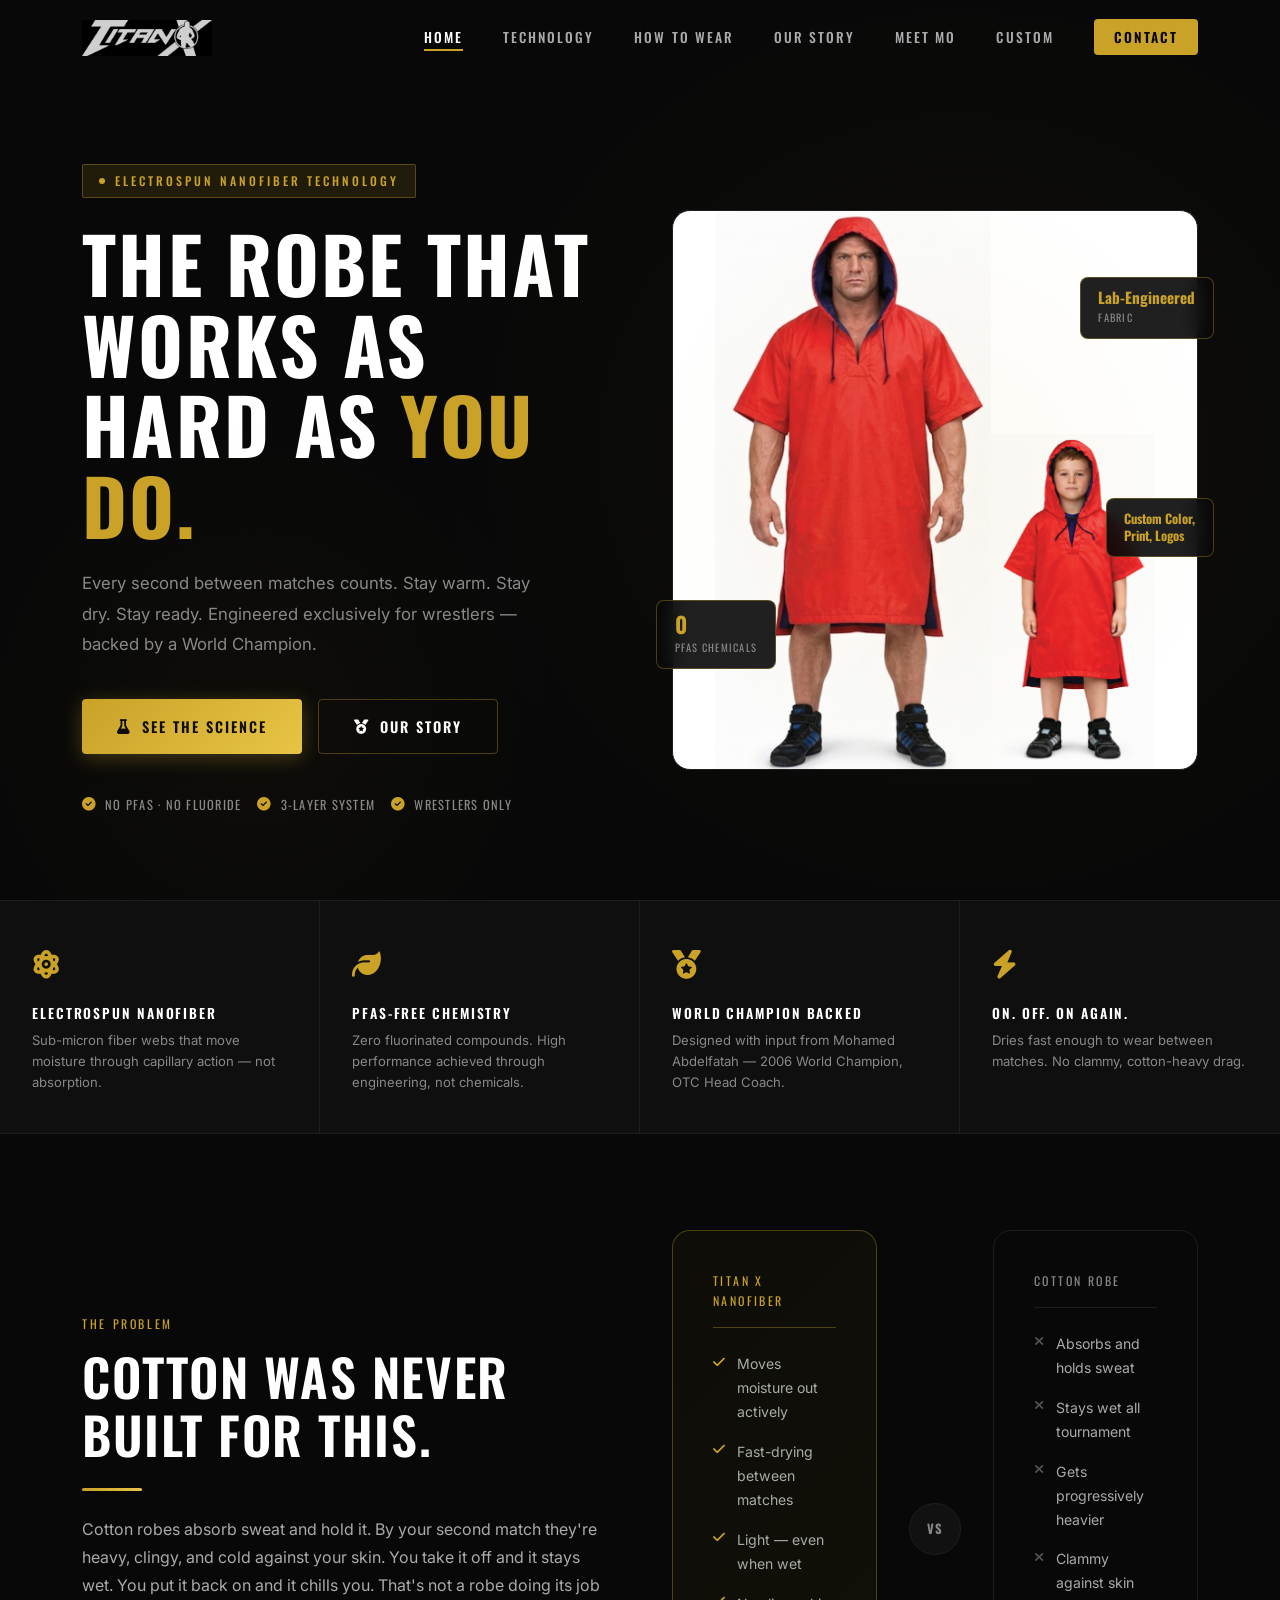
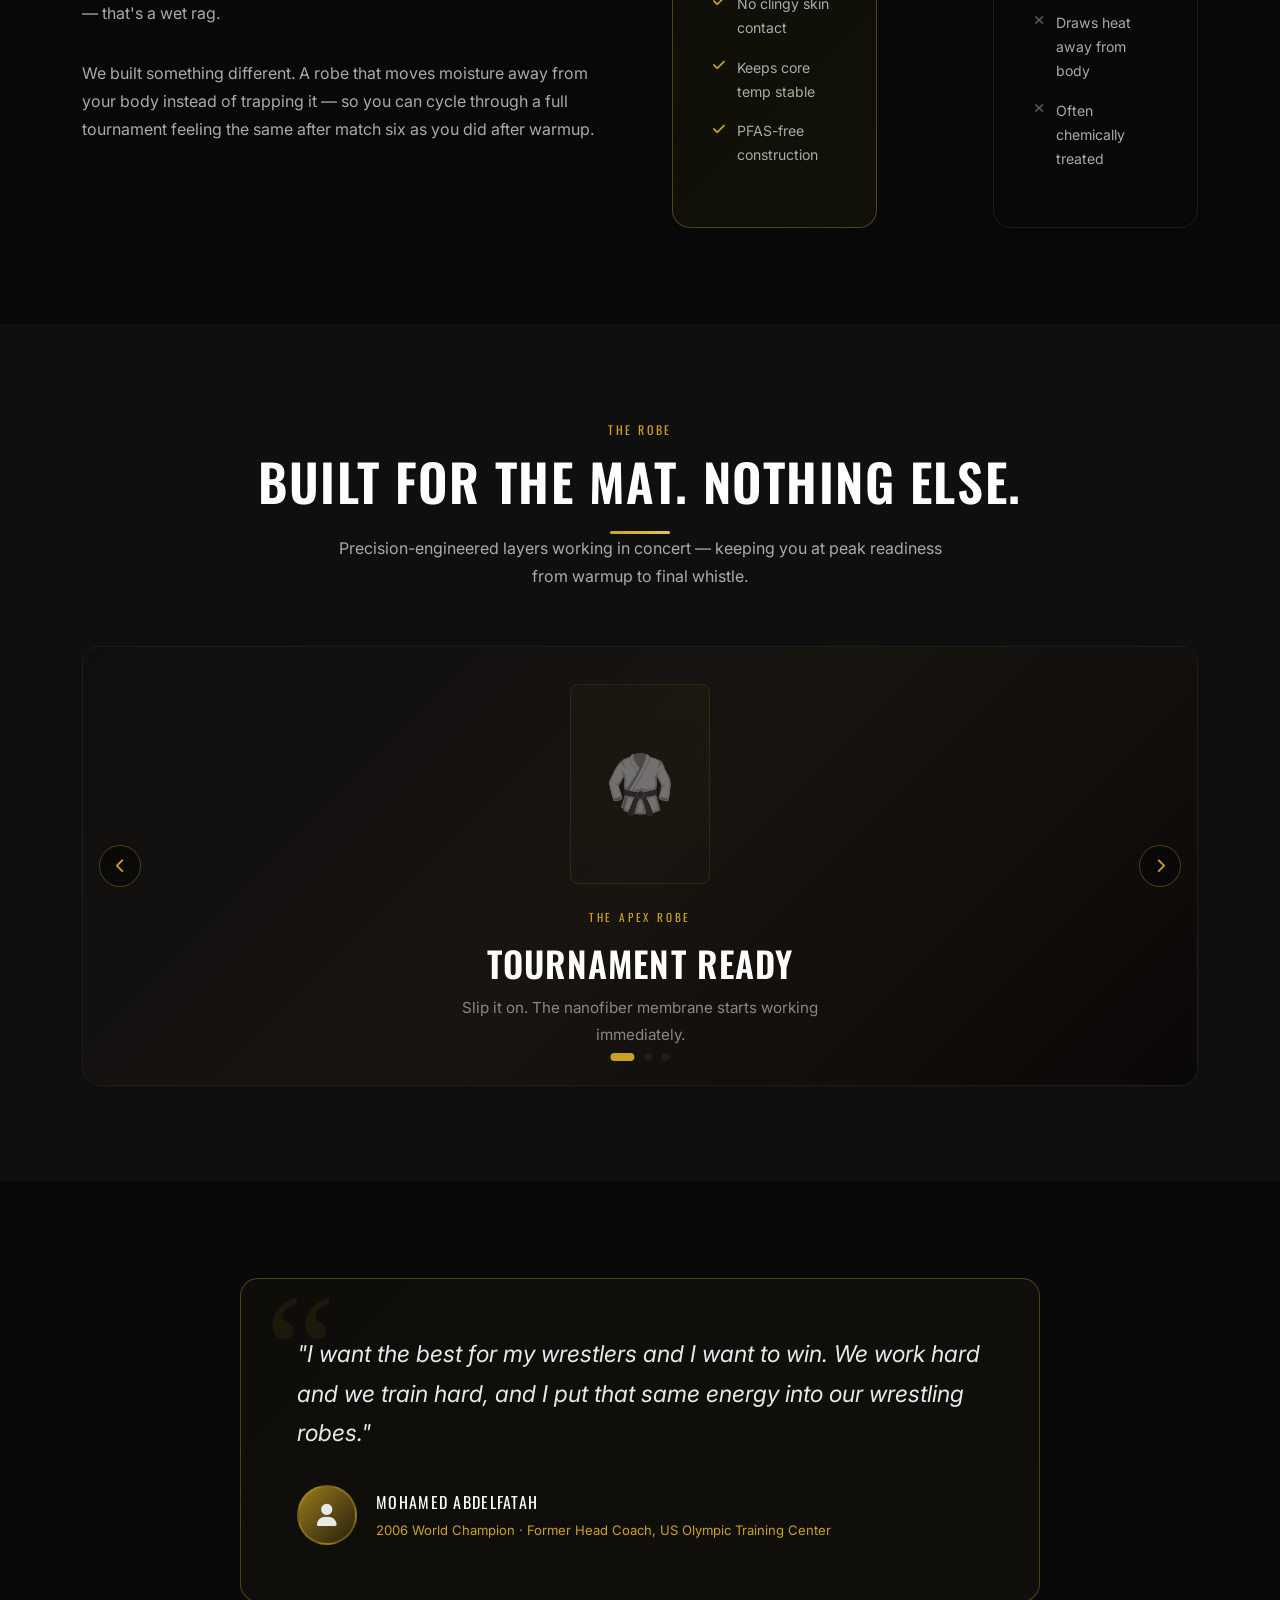
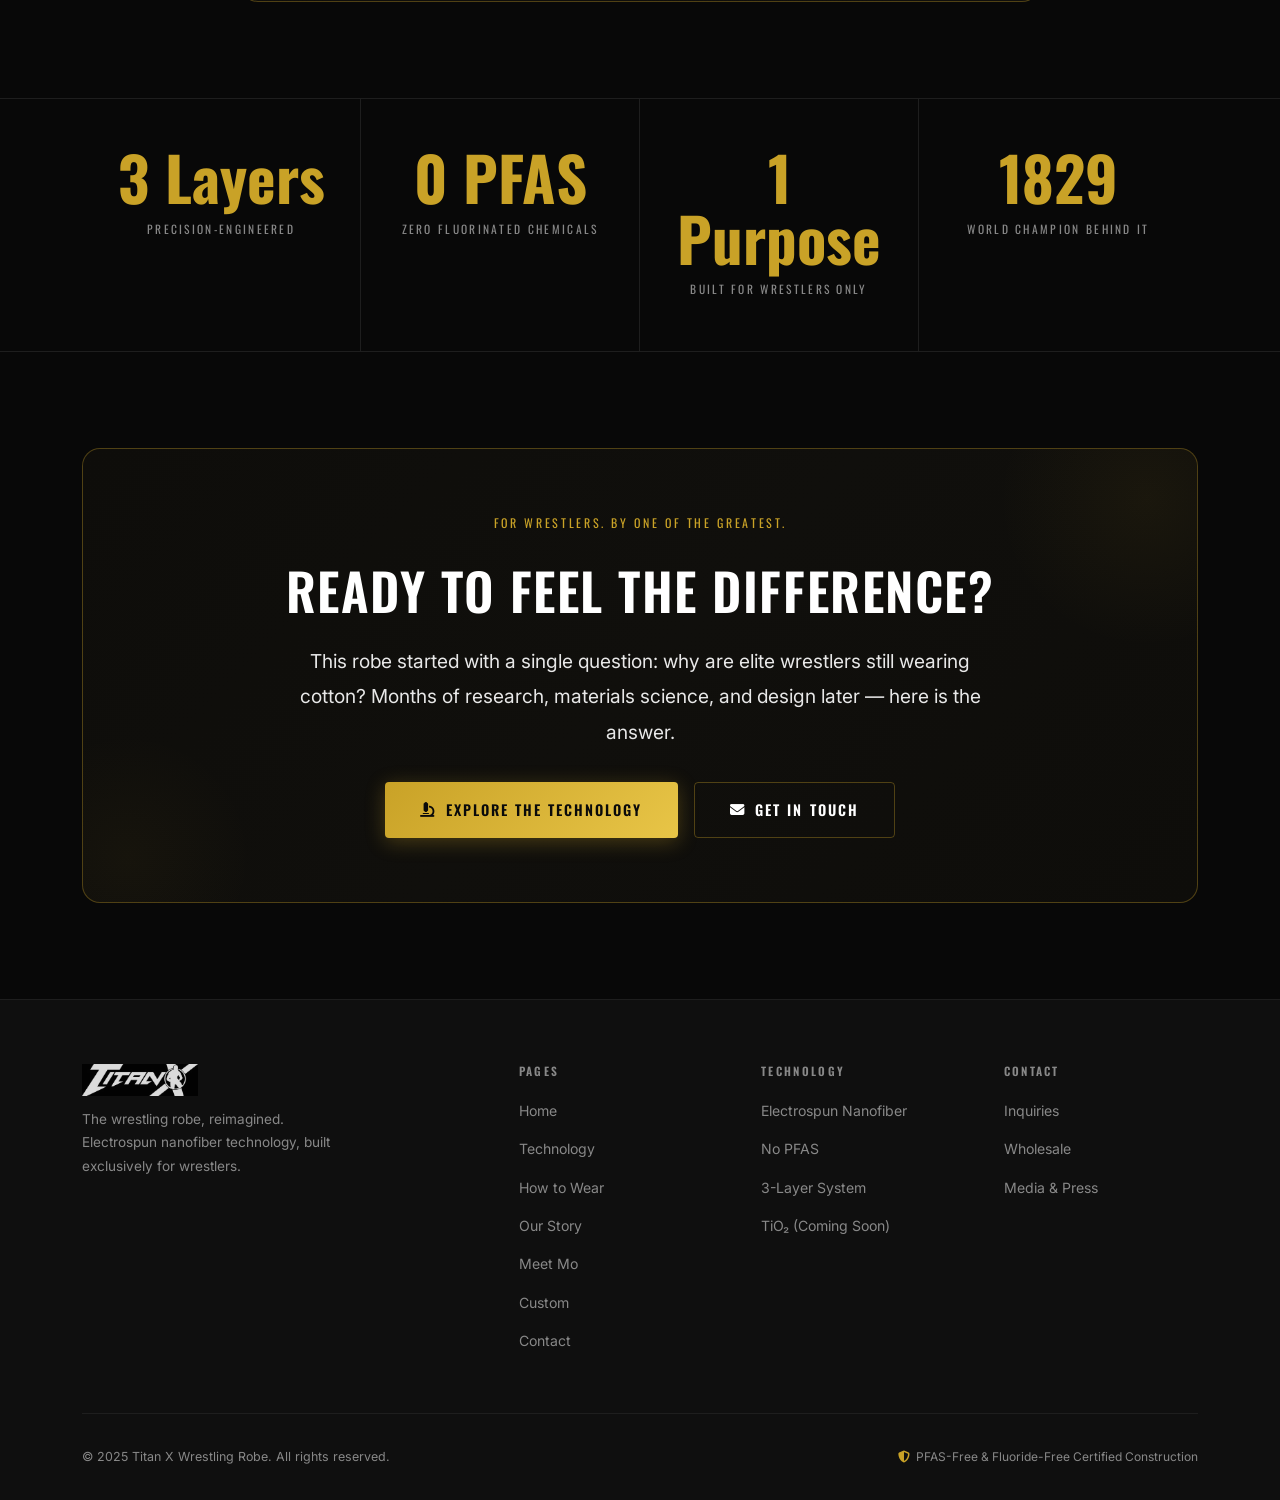
==== index.html @ 89c97210 "Add Titan X Wrestling Robe website Full multi-page marketing site: home, technology, story, Mo bio, " ====
<!DOCTYPE html>
<html lang="en">
<head>
  <meta charset="UTF-8">
  <meta name="viewport" content="width=device-width, initial-scale=1.0">
  <!-- BRAND NAME PLACEHOLDER — replace "APEX" throughout -->
  <title>Titan X Wrestling Robe — Engineered for the Mat</title>
  <meta name="description" content="The world's first wrestling robe built around electrospun nanofiber technology. Fast-drying, PFAS-free, World Champion endorsed. For wrestlers, by a wrestling great.">
  <link rel="stylesheet" href="css/styles.css">
  <link rel="stylesheet" href="https://cdnjs.cloudflare.com/ajax/libs/font-awesome/6.5.0/css/all.min.css">
</head>
<body>

  <!-- ══════════════ NAV ══════════════ -->
  <nav class="nav">
    <div class="nav-inner">
      <a href="index.html" class="nav-logo"><img src="images/titanx-logo.jpg" alt="Titan X" class="nav-logo-img"></a>
      <ul class="nav-links">
        <li><a href="index.html" class="active">Home</a></li>
        <li><a href="technology.html">Technology</a></li>
        <li><a href="wear.html">How to Wear</a></li>
        <li><a href="story.html">Our Story</a></li>
        <li><a href="mo.html">Meet Mo</a></li>
        <li><a href="custom.html">Custom</a></li>
        <li><a href="contact.html" class="nav-cta">Contact</a></li>
      </ul>
      <button class="nav-hamburger" aria-label="Open menu" aria-expanded="false">
        <span></span>
        <span></span>
        <span></span>
      </button>
    </div>
  </nav>

  <!-- ══════════════ HERO ══════════════ -->
  <section class="hero">
    <div class="container">
      <div class="hero-grid">

        <!-- Left: Copy -->
        <div>
          <div class="hero-eyebrow">Electrospun Nanofiber Technology</div>
          <h1>The Robe That Works as Hard as <em>You Do.</em></h1>
          <p class="hero-sub">
            Every second between matches counts. Stay warm. Stay dry. Stay ready.
            Engineered exclusively for wrestlers — backed by a World Champion.
          </p>
          <div class="btn-group">
            <a href="technology.html" class="btn btn-gold">
              <i class="fas fa-flask"></i> See the Science
            </a>
            <a href="story.html" class="btn btn-outline">
              <i class="fas fa-medal"></i> Our Story
            </a>
          </div>
          <div class="hero-badges">
            <span class="hero-badge"><i class="fas fa-check-circle"></i> No PFAS · No Fluoride</span>
            <span class="hero-badge"><i class="fas fa-check-circle"></i> 3-Layer System</span>
            <span class="hero-badge"><i class="fas fa-check-circle"></i> Wrestlers Only</span>
          </div>
        </div>

        <!-- Right: Visual -->
        <div class="hero-visual">
          <div class="hero-robe-card" style="background:#ffffff;display:flex;align-items:flex-end;justify-content:center;gap:0;padding:0;overflow:hidden;">
            <img src="images/Robe-front.png" alt="Titan X Wrestling Robe" style="height:100%;width:auto;max-width:60%;object-fit:contain;object-position:bottom center;display:block;">
            <img src="images/kid-robe.png" alt="Titan X Wrestling Robe" style="height:60%;width:auto;max-width:38%;object-fit:contain;object-position:bottom center;display:block;">
          </div>
          <div class="hero-float-badge">
            <div class="badge-value" style="font-size:0.95rem;">Lab-Engineered</div>
            <div class="badge-label">Fabric</div>
          </div>
          <div class="hero-float-badge">
            <div class="badge-value">0</div>
            <div class="badge-label">PFAS Chemicals</div>
          </div>
          <div class="hero-float-badge">
            <div class="badge-value" style="font-size:0.8rem;line-height:1.3;">Custom Color,<br>Print, Logos</div>
          </div>
        </div>

      </div>
    </div>
  </section>

  <!-- ══════════════ FEATURES STRIP ══════════════ -->
  <section class="features-strip">
    <div class="features-grid">
      <div class="feature-item reveal reveal-delay-1">
        <div class="feature-icon"><i class="fas fa-atom"></i></div>
        <h4>Electrospun Nanofiber</h4>
        <p>Sub-micron fiber webs that move moisture through capillary action — not absorption.</p>
      </div>
      <div class="feature-item reveal reveal-delay-2">
        <div class="feature-icon"><i class="fas fa-leaf"></i></div>
        <h4>PFAS-Free Chemistry</h4>
        <p>Zero fluorinated compounds. High performance achieved through engineering, not chemicals.</p>
      </div>
      <div class="feature-item reveal reveal-delay-3">
        <div class="feature-icon"><i class="fas fa-medal"></i></div>
        <h4>World Champion Backed</h4>
        <p>Designed with input from Mohamed Abdelfatah — 2006 World Champion, OTC Head Coach.</p>
      </div>
      <div class="feature-item reveal reveal-delay-4">
        <div class="feature-icon"><i class="fas fa-bolt"></i></div>
        <h4>On. Off. On Again.</h4>
        <p>Dries fast enough to wear between matches. No clammy, cotton-heavy drag.</p>
      </div>
    </div>
  </section>

  <!-- ══════════════ WHY COTTON FAILS ══════════════ -->
  <section class="section">
    <div class="container">
      <div class="grid-2">

        <div class="reveal-left">
          <span class="section-label">The Problem</span>
          <h2>Cotton Was Never Built for This.</h2>
          <div class="divider"></div>
          <p>
            Cotton robes absorb sweat and hold it. By your second match they're heavy,
            clingy, and cold against your skin. You take it off and it stays wet. You put it
            back on and it chills you. That's not a robe doing its job — that's a wet rag.
          </p>
          <div class="spacer"></div>
          <p>
            We built something different. A robe that moves moisture away from your body
            instead of trapping it — so you can cycle through a full tournament feeling
            the same after match six as you did after warmup.
          </p>
        </div>

        <div class="reveal-right">
          <div class="compare-grid" style="grid-template-columns:1fr auto 1fr;">
            <div class="compare-card compare-apex">
              <div class="compare-title">Titan X Nanofiber</div>
              <div class="compare-row"><i class="fas fa-check"></i> Moves moisture out actively</div>
              <div class="compare-row"><i class="fas fa-check"></i> Fast-drying between matches</div>
              <div class="compare-row"><i class="fas fa-check"></i> Light — even when wet</div>
              <div class="compare-row"><i class="fas fa-check"></i> No clingy skin contact</div>
              <div class="compare-row"><i class="fas fa-check"></i> Keeps core temp stable</div>
              <div class="compare-row"><i class="fas fa-check"></i> PFAS-free construction</div>
            </div>
            <div class="compare-vs">
              <div class="vs-circle">VS</div>
            </div>
            <div class="compare-card compare-cotton">
              <div class="compare-title">Cotton Robe</div>
              <div class="compare-row"><i class="fas fa-times"></i> Absorbs and holds sweat</div>
              <div class="compare-row"><i class="fas fa-times"></i> Stays wet all tournament</div>
              <div class="compare-row"><i class="fas fa-times"></i> Gets progressively heavier</div>
              <div class="compare-row"><i class="fas fa-times"></i> Clammy against skin</div>
              <div class="compare-row"><i class="fas fa-times"></i> Draws heat away from body</div>
              <div class="compare-row"><i class="fas fa-times"></i> Often chemically treated</div>
            </div>
          </div>
        </div>

      </div>
    </div>
  </section>

  <!-- ══════════════ PRODUCT SLIDESHOW ══════════════ -->
  <section class="section section-dark">
    <div class="container">
      <div class="section-heading text-center reveal">
        <span class="section-label">The Robe</span>
        <h2>Built for the Mat. Nothing Else.</h2>
        <div class="divider divider-center"></div>
        <p>Precision-engineered layers working in concert — keeping you at peak readiness from warmup to final whistle.</p>
      </div>
      <div class="slideshow reveal">
        <!-- Replace gradient placeholders with real product photos -->
        <!-- Add src="images/robe-1.jpg" to .slide img tags when ready -->
        <div class="slide slide-1">
          <div class="slide-inner">
            <div class="slide-placeholder-img">🥋</div>
            <div class="slide-label">The APEX Robe</div>
            <h3>Tournament Ready</h3>
            <p>Slip it on. The nanofiber membrane starts working immediately.</p>
          </div>
        </div>
        <div class="slide slide-2">
          <div class="slide-inner">
            <div class="slide-placeholder-img" style="font-size:2rem;opacity:0.3;">
              <i class="fas fa-layer-group" style="font-size:3rem;"></i>
            </div>
            <div class="slide-label">3-Layer System</div>
            <h3>Engineering from the Inside Out</h3>
            <p>Polyester inner · Nanofiber membrane · Nylon shell.</p>
          </div>
        </div>
        <div class="slide slide-3">
          <div class="slide-inner">
            <div class="slide-placeholder-img">
              <i class="fas fa-medal" style="font-size:3rem;color:var(--gold);opacity:0.3;"></i>
            </div>
            <div class="slide-label">World Champion Standard</div>
            <h3>Held to the Highest Bar</h3>
            <p>If it's not good enough for a World Champion, it's not good enough for you.</p>
          </div>
        </div>
        <div class="slide-dots">
          <button class="dot" aria-label="Slide 1"></button>
          <button class="dot" aria-label="Slide 2"></button>
          <button class="dot" aria-label="Slide 3"></button>
        </div>
        <div class="slide-arrows">
          <button class="slide-arrow prev" aria-label="Previous"><i class="fas fa-chevron-left"></i></button>
          <button class="slide-arrow next" aria-label="Next"><i class="fas fa-chevron-right"></i></button>
        </div>
      </div>
    </div>
  </section>

  <!-- ══════════════ QUOTE / ENDORSEMENT ══════════════ -->
  <section class="section">
    <div class="container">
      <div style="max-width:800px; margin:0 auto;" class="reveal">
        <div class="quote-block">
          <p class="quote-text">
            "I want the best for my wrestlers and I want to win. We work hard and we train hard, and I put that same energy into our wrestling robes."
          </p>
          <div class="quote-author">
            <div class="quote-avatar">
              <!-- REPLACE: <img src="images/mohamed-headshot.jpg" alt="Mohamed Abdelfatah"> -->
              <i class="fas fa-user"></i>
            </div>
            <div>
              <div class="quote-name">Mohamed Abdelfatah</div>
              <div class="quote-title">2006 World Champion · Former Head Coach, US Olympic Training Center</div>
            </div>
          </div>
        </div>
      </div>
    </div>
  </section>

  <!-- ══════════════ STATS ══════════════ -->
  <section class="stats-strip">
    <div class="container">
      <div class="stats-grid">
        <div class="stat-item reveal reveal-delay-1">
          <span class="stat-number" data-count="3" data-suffix=" Layers">—</span>
          <span class="stat-label">Precision-Engineered</span>
        </div>
        <div class="stat-item reveal reveal-delay-2">
          <span class="stat-number" data-count="0" data-suffix=" PFAS">—</span>
          <span class="stat-label">Zero Fluorinated Chemicals</span>
        </div>
        <div class="stat-item reveal reveal-delay-3">
          <span class="stat-number" data-count="1" data-suffix=" Purpose">—</span>
          <span class="stat-label">Built for Wrestlers Only</span>
        </div>
        <div class="stat-item reveal reveal-delay-4">
          <span class="stat-number" data-count="2006" data-suffix="">—</span>
          <span class="stat-label">World Champion Behind It</span>
        </div>
      </div>
    </div>
  </section>

  <!-- ══════════════ CTA SECTION ══════════════ -->
  <section class="section">
    <div class="container">
      <div class="mission-box reveal">
        <span class="section-label">For Wrestlers. By One of the Greatest.</span>
        <div class="spacer-sm"></div>
        <h2 style="margin-bottom:1.5rem;">Ready to Feel the Difference?</h2>
        <p>
          This robe started with a single question: why are elite wrestlers still wearing cotton?
          Months of research, materials science, and design later — here is the answer.
        </p>
        <div class="spacer"></div>
        <div class="btn-group" style="justify-content:center;">
          <a href="technology.html" class="btn btn-gold"><i class="fas fa-microscope"></i> Explore the Technology</a>
          <a href="contact.html" class="btn btn-outline"><i class="fas fa-envelope"></i> Get in Touch</a>
        </div>
      </div>
    </div>
  </section>

  <!-- ══════════════ FOOTER ══════════════ -->
  <footer class="footer">
    <div class="container">
      <div class="footer-grid">
        <div class="footer-brand">
          <h3><img src="images/titanx-logo.jpg" alt="Titan X" style="height:32px;filter:invert(1);opacity:0.85;"></h3>
          <p>The wrestling robe, reimagined. Electrospun nanofiber technology, built exclusively for wrestlers.</p>
        </div>
        <div class="footer-col">
          <h5>Pages</h5>
          <ul>
            <li><a href="index.html">Home</a></li>
            <li><a href="technology.html">Technology</a></li>
            <li><a href="wear.html">How to Wear</a></li>
            <li><a href="story.html">Our Story</a></li>
        <li><a href="mo.html">Meet Mo</a></li>
            <li><a href="custom.html">Custom</a></li>
            <li><a href="contact.html">Contact</a></li>
          </ul>
        </div>
        <div class="footer-col">
          <h5>Technology</h5>
          <ul>
            <li><a href="technology.html#nanofiber">Electrospun Nanofiber</a></li>
            <li><a href="technology.html#pfas">No PFAS</a></li>
            <li><a href="technology.html#layers">3-Layer System</a></li>
            <li><a href="technology.html#tio2">TiO₂ (Coming Soon)</a></li>
          </ul>
        </div>
        <div class="footer-col">
          <h5>Contact</h5>
          <ul>
            <li><a href="contact.html">Inquiries</a></li>
            <li><a href="contact.html">Wholesale</a></li>
            <li><a href="contact.html">Media &amp; Press</a></li>
          </ul>
        </div>
      </div>
      <div class="footer-bottom">
        <p>&copy; 2025 Titan X Wrestling Robe. All rights reserved.</p>
        <div class="footer-pfas-note">
          <i class="fas fa-shield-alt"></i>
          PFAS-Free &amp; Fluoride-Free Certified Construction
        </div>
      </div>
    </div>
  </footer>

  <script src="js/script.js"></script>
</body>
</html>
---- css/styles.css ----
/* ============================================================
   APEX WRESTLING ROBE — Master Stylesheet
   Replace "APEX" with your brand name throughout
   ============================================================ */

@import url('https://fonts.googleapis.com/css2?family=Oswald:wght@300;400;500;600;700&family=Inter:wght@300;400;500;600;700&display=swap');

/* ── Variables ── */
:root {
  --gold:        #C9A227;
  --gold-light:  #E8C547;
  --gold-dark:   #9B7A1A;
  --gold-dim:    rgba(201, 162, 39, 0.12);
  --bg:          #080808;
  --bg-2:        #0f0f0f;
  --card:        #111111;
  --card-hover:  #161616;
  --border:      #1e1e1e;
  --border-gold: rgba(201,162,39,0.35);
  --white:       #ffffff;
  --off-white:   #e8e8e8;
  --gray:        #888888;
  --light-gray:  #aaaaaa;
  --heading:     'Oswald', sans-serif;
  --body:        'Inter', sans-serif;
  --ease:        cubic-bezier(0.25, 0.46, 0.45, 0.94);
  --radius:      10px;
  --radius-lg:   18px;
  --shadow:      0 8px 40px rgba(0,0,0,0.6);
  --shadow-gold: 0 0 40px rgba(201,162,39,0.15);
}

/* ── Reset ── */
*, *::before, *::after { box-sizing: border-box; margin: 0; padding: 0; }
html { scroll-behavior: smooth; }
body {
  background: var(--bg);
  color: var(--off-white);
  font-family: var(--body);
  font-size: 16px;
  line-height: 1.7;
  overflow-x: hidden;
}
img { display: block; max-width: 100%; }
a { color: inherit; text-decoration: none; }
ul { list-style: none; }

/* ── Typography ── */
h1, h2, h3, h4, h5 {
  font-family: var(--heading);
  font-weight: 600;
  line-height: 1.15;
  letter-spacing: 0.03em;
  text-transform: uppercase;
  color: var(--white);
}
h1 { font-size: clamp(2.8rem, 6vw, 5.5rem); font-weight: 700; }
h2 { font-size: clamp(2rem, 4vw, 3.2rem); }
h3 { font-size: clamp(1.3rem, 2.5vw, 1.8rem); }
h4 { font-size: 1.1rem; letter-spacing: 0.12em; }
p  { color: var(--light-gray); line-height: 1.75; }

.gold-text { color: var(--gold); }
.section-label {
  font-family: var(--heading);
  font-size: 0.75rem;
  letter-spacing: 0.22em;
  text-transform: uppercase;
  color: var(--gold);
  margin-bottom: 0.75rem;
  display: block;
}

/* ── Layout Utilities ── */
.container { max-width: 1180px; margin: 0 auto; padding: 0 2rem; }
.section   { padding: 6rem 0; }
.section-sm { padding: 4rem 0; }
.section-dark { background: var(--bg-2); }
.text-center { text-align: center; }
.text-center p { max-width: 620px; margin: 0 auto; }
.spacer-sm { height: 1rem; }
.spacer    { height: 2rem; }
.divider {
  width: 60px; height: 3px;
  background: linear-gradient(90deg, var(--gold), var(--gold-light));
  margin: 1.5rem 0;
  border-radius: 2px;
}
.divider-center { margin: 1.5rem auto; }
.grid-2 { display: grid; grid-template-columns: 1fr 1fr; gap: 4rem; align-items: center; }
.grid-3 { display: grid; grid-template-columns: repeat(3, 1fr); gap: 2rem; }
.grid-4 { display: grid; grid-template-columns: repeat(4, 1fr); gap: 1.5rem; }

/* ── Scroll Animations ── */
.reveal {
  opacity: 0;
  transform: translateY(30px);
  transition: opacity 0.7s var(--ease), transform 0.7s var(--ease);
}
.reveal.visible {
  opacity: 1;
  transform: translateY(0);
}
.reveal-left {
  opacity: 0;
  transform: translateX(-40px);
  transition: opacity 0.7s var(--ease), transform 0.7s var(--ease);
}
.reveal-left.visible { opacity: 1; transform: translateX(0); }
.reveal-right {
  opacity: 0;
  transform: translateX(40px);
  transition: opacity 0.7s var(--ease), transform 0.7s var(--ease);
}
.reveal-right.visible { opacity: 1; transform: translateX(0); }
.reveal-delay-1 { transition-delay: 0.1s; }
.reveal-delay-2 { transition-delay: 0.2s; }
.reveal-delay-3 { transition-delay: 0.3s; }
.reveal-delay-4 { transition-delay: 0.4s; }

/* ── Navigation ── */
.nav {
  position: fixed;
  top: 0; left: 0; right: 0;
  z-index: 1000;
  padding: 1.25rem 0;
  transition: all 0.35s var(--ease);
}
.nav.scrolled {
  background: rgba(8,8,8,0.92);
  backdrop-filter: blur(20px);
  -webkit-backdrop-filter: blur(20px);
  border-bottom: 1px solid var(--border);
  padding: 0.85rem 0;
  box-shadow: 0 4px 30px rgba(0,0,0,0.5);
}
.nav-inner {
  display: flex;
  align-items: center;
  justify-content: space-between;
  max-width: 1180px;
  margin: 0 auto;
  padding: 0 2rem;
}
.nav-logo {
  font-family: var(--heading);
  font-size: 1.5rem;
  font-weight: 700;
  letter-spacing: 0.12em;
  color: var(--white);
  transition: color 0.25s;
}
.nav-logo span { color: var(--gold); }
.nav-logo:hover { color: var(--gold-light); }
.nav-logo-img {
  height: 36px;
  width: auto;
  display: block;
  filter: invert(1) brightness(0.9);
  transition: filter 0.25s, opacity 0.25s;
  opacity: 0.9;
}
.nav-logo:hover .nav-logo-img { filter: invert(1) sepia(1) saturate(3) hue-rotate(5deg) brightness(1.1); opacity: 1; }
.nav-links {
  display: flex;
  align-items: center;
  gap: 2.5rem;
}
.nav-links a {
  font-family: var(--heading);
  font-size: 0.85rem;
  font-weight: 500;
  letter-spacing: 0.15em;
  text-transform: uppercase;
  color: var(--light-gray);
  position: relative;
  transition: color 0.25s;
}
.nav-links a::after {
  content: '';
  position: absolute;
  bottom: -4px; left: 0;
  width: 0; height: 2px;
  background: var(--gold);
  transition: width 0.3s var(--ease);
}
.nav-links a:hover, .nav-links a.active { color: var(--white); }
.nav-links a:hover::after, .nav-links a.active::after { width: 100%; }
.nav-cta {
  background: var(--gold);
  color: var(--bg) !important;
  padding: 0.5rem 1.25rem;
  border-radius: 4px;
  font-weight: 600 !important;
  transition: background 0.25s, transform 0.2s !important;
}
.nav-cta:hover {
  background: var(--gold-light) !important;
  transform: translateY(-1px);
}
.nav-cta::after { display: none !important; }

/* ── Buttons ── */
.btn {
  display: inline-flex;
  align-items: center;
  gap: 0.6rem;
  padding: 0.9rem 2.2rem;
  font-family: var(--heading);
  font-size: 0.9rem;
  font-weight: 600;
  letter-spacing: 0.14em;
  text-transform: uppercase;
  border: none;
  border-radius: 4px;
  cursor: pointer;
  transition: all 0.3s var(--ease);
  white-space: nowrap;
}
.btn-gold {
  background: linear-gradient(135deg, var(--gold), var(--gold-light));
  color: #0a0a0a;
  box-shadow: 0 4px 20px rgba(201,162,39,0.3);
}
.btn-gold:hover {
  transform: translateY(-2px);
  box-shadow: 0 8px 30px rgba(201,162,39,0.45);
  background: linear-gradient(135deg, var(--gold-light), var(--gold));
}
.btn-outline {
  background: transparent;
  color: var(--white);
  border: 1.5px solid var(--border-gold);
}
.btn-outline:hover {
  background: var(--gold-dim);
  border-color: var(--gold);
  transform: translateY(-2px);
}
.btn-group { display: flex; gap: 1rem; flex-wrap: wrap; }

/* ── Hero ── */
.hero {
  min-height: 100vh;
  display: flex;
  align-items: center;
  position: relative;
  overflow: hidden;
  background: var(--bg);
}
.hero::before {
  content: '';
  position: absolute;
  inset: 0;
  background:
    radial-gradient(ellipse 60% 80% at 75% 50%, rgba(201,162,39,0.04) 0%, transparent 70%),
    radial-gradient(ellipse 40% 60% at 20% 80%, rgba(201,162,39,0.03) 0%, transparent 60%);
  pointer-events: none;
}
.hero-grid {
  display: grid;
  grid-template-columns: 1fr 1fr;
  gap: 4rem;
  align-items: center;
  width: 100%;
  padding-top: 5rem;
}
.hero-eyebrow {
  display: inline-flex;
  align-items: center;
  gap: 0.6rem;
  font-family: var(--heading);
  font-size: 0.75rem;
  font-weight: 500;
  letter-spacing: 0.25em;
  text-transform: uppercase;
  color: var(--gold);
  border: 1px solid var(--border-gold);
  padding: 0.35rem 1rem;
  border-radius: 2px;
  margin-bottom: 1.5rem;
  background: var(--gold-dim);
}
.hero-eyebrow::before {
  content: '';
  width: 6px; height: 6px;
  background: var(--gold);
  border-radius: 50%;
  animation: pulse-dot 2s ease-in-out infinite;
}
@keyframes pulse-dot {
  0%, 100% { opacity: 1; transform: scale(1); }
  50% { opacity: 0.5; transform: scale(0.7); }
}
.hero h1 {
  margin-bottom: 1.5rem;
  line-height: 1.05;
}
.hero h1 em {
  font-style: normal;
  color: var(--gold);
}
.hero-sub {
  font-size: 1.05rem;
  color: var(--gray);
  margin-bottom: 2.5rem;
  max-width: 480px;
  line-height: 1.8;
}
.hero-badges {
  display: flex;
  gap: 1rem;
  flex-wrap: wrap;
  margin-top: 2.5rem;
}
.hero-badge {
  display: flex;
  align-items: center;
  gap: 0.5rem;
  font-size: 0.78rem;
  font-family: var(--heading);
  letter-spacing: 0.1em;
  text-transform: uppercase;
  color: var(--gray);
}
.hero-badge i { color: var(--gold); font-size: 0.85rem; }

/* Hero Product Visual */
.hero-visual {
  position: relative;
  height: 560px;
  display: flex;
  align-items: center;
  justify-content: center;
}
.hero-robe-card {
  width: 100%;
  height: 100%;
  border-radius: var(--radius-lg);
  background: linear-gradient(135deg, #161616, #0e0e0e);
  border: 1px solid var(--border);
  position: relative;
  overflow: hidden;
  display: flex;
  align-items: center;
  justify-content: center;
}
.hero-robe-card::before {
  content: '';
  position: absolute;
  inset: 0;
  background:
    radial-gradient(ellipse 80% 80% at 50% 50%, rgba(201,162,39,0.06), transparent 70%);
}
.hero-robe-placeholder {
  text-align: center;
  z-index: 1;
}
.hero-robe-placeholder .robe-icon {
  font-size: 8rem;
  margin-bottom: 1.5rem;
  opacity: 0.15;
}
.hero-robe-placeholder p {
  font-family: var(--heading);
  font-size: 0.75rem;
  letter-spacing: 0.2em;
  text-transform: uppercase;
  color: var(--gold);
  opacity: 0.6;
}
.hero-float-badge {
  position: absolute;
  background: rgba(8,8,8,0.9);
  border: 1px solid var(--border-gold);
  border-radius: 8px;
  padding: 0.75rem 1.1rem;
  backdrop-filter: blur(10px);
  animation: float 4s ease-in-out infinite;
}
.hero-float-badge:nth-child(2) { top: 12%; right: -1rem; animation-delay: 0s; }
.hero-float-badge:nth-child(3) { bottom: 18%; left: -1rem; animation-delay: 1.5s; }
.hero-float-badge:nth-child(4) { bottom: 38%; right: -1rem; animation-delay: 0.75s; }
.hero-float-badge .badge-value {
  font-family: var(--heading);
  font-size: 1.4rem;
  font-weight: 700;
  color: var(--gold);
  line-height: 1;
}
.hero-float-badge .badge-label {
  font-size: 0.65rem;
  font-family: var(--heading);
  letter-spacing: 0.12em;
  text-transform: uppercase;
  color: var(--gray);
  margin-top: 0.2rem;
}
@keyframes float {
  0%, 100% { transform: translateY(0px); }
  50% { transform: translateY(-8px); }
}

/* ── Feature Cards Strip ── */
.features-strip {
  padding: 0;
  border-top: 1px solid var(--border);
  border-bottom: 1px solid var(--border);
  background: var(--bg-2);
}
.features-grid {
  display: grid;
  grid-template-columns: repeat(4, 1fr);
}
.feature-item {
  padding: 2.5rem 2rem;
  border-right: 1px solid var(--border);
  position: relative;
  overflow: hidden;
  transition: background 0.3s var(--ease);
  cursor: default;
}
.feature-item:last-child { border-right: none; }
.feature-item::before {
  content: '';
  position: absolute;
  bottom: 0; left: 0; right: 0;
  height: 0;
  background: linear-gradient(to top, var(--gold-dim), transparent);
  transition: height 0.4s var(--ease);
}
.feature-item:hover::before { height: 100%; }
.feature-item:hover { background: #131313; }
.feature-icon {
  font-size: 1.8rem;
  color: var(--gold);
  margin-bottom: 1rem;
}
.feature-item h4 {
  font-size: 0.85rem;
  letter-spacing: 0.14em;
  margin-bottom: 0.5rem;
  color: var(--white);
}
.feature-item p {
  font-size: 0.82rem;
  color: var(--gray);
  line-height: 1.6;
}

/* ── Section Headings ── */
.section-heading { margin-bottom: 3.5rem; }
.section-heading.text-center .divider { margin: 1.25rem auto 0; }

/* ── Product Showcase / Slideshow ── */
.slideshow {
  position: relative;
  overflow: hidden;
  border-radius: var(--radius-lg);
  border: 1px solid var(--border);
  height: 440px;
}
.slide {
  position: absolute;
  inset: 0;
  opacity: 0;
  transition: opacity 0.8s var(--ease);
  display: flex;
  align-items: center;
  justify-content: center;
}
.slide.active { opacity: 1; }
.slide-1 { background: linear-gradient(135deg, #0f0f0f, #181410, #0a0806); }
.slide-2 { background: linear-gradient(135deg, #080c10, #0f1620, #070b12); }
.slide-3 { background: linear-gradient(135deg, #0a0f0a, #111a11, #070e07); }
.slide-inner {
  text-align: center;
  padding: 2rem;
}
.slide-inner .slide-label {
  font-family: var(--heading);
  font-size: 0.7rem;
  letter-spacing: 0.25em;
  color: var(--gold);
  text-transform: uppercase;
  margin-bottom: 1rem;
}
.slide-inner h3 {
  font-size: 2.2rem;
  margin-bottom: 0.75rem;
}
.slide-inner p {
  font-size: 0.95rem;
  color: var(--gray);
  max-width: 400px;
  margin: 0 auto;
}
.slide-placeholder-img {
  width: 140px;
  height: 200px;
  margin: 0 auto 1.5rem;
  background: linear-gradient(180deg, rgba(201,162,39,0.08), rgba(201,162,39,0.02));
  border: 1px solid var(--border-gold);
  border-radius: 8px;
  display: flex;
  align-items: center;
  justify-content: center;
  font-size: 3.5rem;
  opacity: 0.4;
}
.slide-dots {
  position: absolute;
  bottom: 1.5rem;
  left: 50%;
  transform: translateX(-50%);
  display: flex;
  gap: 0.6rem;
}
.dot {
  width: 8px; height: 8px;
  border-radius: 50%;
  background: var(--border);
  cursor: pointer;
  transition: all 0.3s var(--ease);
  border: none;
}
.dot.active {
  background: var(--gold);
  width: 24px;
  border-radius: 4px;
}
.slide-arrows {
  position: absolute;
  top: 50%;
  width: 100%;
  transform: translateY(-50%);
  display: flex;
  justify-content: space-between;
  padding: 0 1rem;
  pointer-events: none;
}
.slide-arrow {
  background: rgba(8,8,8,0.7);
  border: 1px solid var(--border-gold);
  color: var(--gold);
  width: 42px; height: 42px;
  border-radius: 50%;
  display: flex;
  align-items: center;
  justify-content: center;
  cursor: pointer;
  pointer-events: all;
  transition: all 0.25s;
  font-size: 0.9rem;
}
.slide-arrow:hover {
  background: var(--gold);
  color: var(--bg);
}

/* ── Quote Block ── */
.quote-block {
  background: linear-gradient(135deg, #0e0d0a, #100f0c);
  border: 1px solid var(--border-gold);
  border-radius: var(--radius-lg);
  padding: 3.5rem;
  position: relative;
  overflow: hidden;
}
.quote-block::before {
  content: '\201C';
  position: absolute;
  top: -0.5rem;
  left: 1.5rem;
  font-size: 10rem;
  color: var(--gold);
  opacity: 0.08;
  font-family: Georgia, serif;
  line-height: 1;
}
.quote-text {
  font-size: clamp(1.15rem, 2vw, 1.45rem);
  font-style: italic;
  color: var(--off-white);
  line-height: 1.7;
  margin-bottom: 2rem;
  position: relative;
  z-index: 1;
}
.quote-author {
  display: flex;
  align-items: center;
  gap: 1.2rem;
}
.quote-avatar {
  width: 60px; height: 60px;
  border-radius: 50%;
  background: linear-gradient(135deg, var(--gold-dark), var(--gold-dim));
  border: 2px solid var(--border-gold);
  display: flex;
  align-items: center;
  justify-content: center;
  font-size: 1.4rem;
  overflow: hidden;
}
.quote-avatar img {
  width: 100%; height: 100%;
  object-fit: cover;
  border-radius: 50%;
}
.quote-name {
  font-family: var(--heading);
  font-size: 1rem;
  letter-spacing: 0.08em;
  text-transform: uppercase;
  color: var(--white);
  margin-bottom: 0.2rem;
}
.quote-title { font-size: 0.82rem; color: var(--gold); }

/* ── Stats Strip ── */
.stats-strip {
  border-top: 1px solid var(--border);
  border-bottom: 1px solid var(--border);
}
.stats-grid { display: grid; grid-template-columns: repeat(4, 1fr); }
.stat-item {
  padding: 3rem 2rem;
  text-align: center;
  border-right: 1px solid var(--border);
  position: relative;
}
.stat-item:last-child { border-right: none; }
.stat-number {
  font-family: var(--heading);
  font-size: clamp(2.5rem, 5vw, 3.8rem);
  font-weight: 700;
  color: var(--gold);
  line-height: 1;
  display: block;
  margin-bottom: 0.4rem;
}
.stat-label {
  font-family: var(--heading);
  font-size: 0.72rem;
  letter-spacing: 0.2em;
  text-transform: uppercase;
  color: var(--gray);
}

/* ── Comparison Section ── */
.compare-grid {
  display: grid;
  grid-template-columns: 1fr auto 1fr;
  gap: 2rem;
  align-items: stretch;
}
.compare-card {
  border: 1px solid var(--border);
  border-radius: var(--radius-lg);
  padding: 2.5rem;
  position: relative;
}
.compare-card.compare-apex {
  border-color: var(--border-gold);
  background: linear-gradient(135deg, #0e0d08, #111109);
}
.compare-title {
  font-family: var(--heading);
  font-size: 0.75rem;
  letter-spacing: 0.2em;
  text-transform: uppercase;
  margin-bottom: 1.5rem;
  padding-bottom: 1rem;
  border-bottom: 1px solid var(--border);
}
.compare-apex .compare-title { color: var(--gold); border-bottom-color: var(--border-gold); }
.compare-cotton .compare-title { color: var(--gray); }
.compare-row {
  display: flex;
  align-items: flex-start;
  gap: 0.75rem;
  margin-bottom: 1rem;
  font-size: 0.88rem;
  color: var(--light-gray);
}
.compare-row i {
  margin-top: 0.2rem;
  font-size: 0.85rem;
  flex-shrink: 0;
}
.compare-apex .compare-row i { color: var(--gold); }
.compare-cotton .compare-row i { color: #555; }
.compare-vs {
  display: flex;
  align-items: center;
  justify-content: center;
}
.vs-circle {
  width: 52px; height: 52px;
  background: var(--card);
  border: 1px solid var(--border);
  border-radius: 50%;
  display: flex;
  align-items: center;
  justify-content: center;
  font-family: var(--heading);
  font-size: 0.8rem;
  font-weight: 700;
  letter-spacing: 0.05em;
  color: var(--gray);
}

/* ── Tech Cards ── */
.tech-card {
  background: var(--card);
  border: 1px solid var(--border);
  border-radius: var(--radius-lg);
  padding: 2.5rem;
  transition: all 0.35s var(--ease);
  position: relative;
  overflow: hidden;
}
.tech-card::before {
  content: '';
  position: absolute;
  top: 0; left: 0; right: 0;
  height: 2px;
  background: linear-gradient(90deg, transparent, var(--gold), transparent);
  opacity: 0;
  transition: opacity 0.35s;
}
.tech-card:hover {
  border-color: var(--border-gold);
  background: var(--card-hover);
  transform: translateY(-4px);
  box-shadow: var(--shadow-gold);
}
.tech-card:hover::before { opacity: 1; }
.tech-card-number {
  font-family: var(--heading);
  font-size: 3rem;
  font-weight: 700;
  color: var(--gold);
  opacity: 0.12;
  position: absolute;
  top: 1rem;
  right: 1.5rem;
  line-height: 1;
}
.tech-card-icon {
  width: 48px; height: 48px;
  background: var(--gold-dim);
  border: 1px solid var(--border-gold);
  border-radius: 10px;
  display: flex;
  align-items: center;
  justify-content: center;
  color: var(--gold);
  font-size: 1.2rem;
  margin-bottom: 1.5rem;
}
.tech-card h3 {
  font-size: 1.1rem;
  margin-bottom: 0.75rem;
}
.tech-card p {
  font-size: 0.88rem;
  color: var(--gray);
  line-height: 1.75;
}

/* ── Layer Diagram ── */
.layer-diagram {
  background: var(--card);
  border: 1px solid var(--border);
  border-radius: var(--radius-lg);
  overflow: hidden;
}
.layer-row {
  display: grid;
  grid-template-columns: 200px 1fr;
  align-items: stretch;
  border-bottom: 1px solid var(--border);
  transition: background 0.3s;
}
.layer-row:last-child { border-bottom: none; }
.layer-row:hover { background: var(--card-hover); }
.layer-swatch {
  padding: 2rem;
  display: flex;
  align-items: center;
  justify-content: center;
  position: relative;
}
.layer-swatch.inner {
  background: linear-gradient(135deg, #1a1220, #120e18);
  border-right: 1px solid #2a1a3a;
}
.layer-swatch.middle {
  background: linear-gradient(135deg, #0e1a14, #0a1510);
  border-right: 1px solid #1a3a28;
}
.layer-swatch.outer {
  background: linear-gradient(135deg, #0e1220, #0a0e1a);
  border-right: 1px solid #1a2040;
}
.layer-swatch-label {
  font-family: var(--heading);
  font-size: 0.7rem;
  letter-spacing: 0.18em;
  text-transform: uppercase;
  text-align: center;
}
.layer-swatch.inner .layer-swatch-label  { color: #b07aff; }
.layer-swatch.middle .layer-swatch-label { color: var(--gold); }
.layer-swatch.outer .layer-swatch-label  { color: #7ab0ff; }
.layer-detail {
  padding: 1.75rem 2rem;
}
.layer-detail h4 {
  font-size: 0.85rem;
  letter-spacing: 0.1em;
  margin-bottom: 0.5rem;
  color: var(--white);
}
.layer-detail p {
  font-size: 0.85rem;
  color: var(--gray);
  line-height: 1.65;
}
.layer-tag {
  display: inline-block;
  font-family: var(--heading);
  font-size: 0.65rem;
  letter-spacing: 0.15em;
  text-transform: uppercase;
  padding: 0.2rem 0.65rem;
  border-radius: 3px;
  margin-top: 0.6rem;
}
.layer-tag.hydrophilic { background: rgba(176,122,255,0.1); color: #b07aff; border: 1px solid rgba(176,122,255,0.2); }
.layer-tag.transport   { background: rgba(201,162,39,0.1);  color: var(--gold); border: 1px solid var(--border-gold); }
.layer-tag.hydrophobic { background: rgba(122,176,255,0.1); color: #7ab0ff; border: 1px solid rgba(122,176,255,0.2); }

/* ── PFAS Info Box ── */
.info-box {
  background: linear-gradient(135deg, var(--card), #0e0e0e);
  border: 1px solid var(--border);
  border-left: 3px solid var(--gold);
  border-radius: var(--radius);
  padding: 2rem 2.5rem;
}
.info-box h4 {
  font-size: 0.85rem;
  letter-spacing: 0.12em;
  color: var(--gold);
  margin-bottom: 0.75rem;
}
.info-box p { font-size: 0.88rem; color: var(--gray); line-height: 1.75; }

/* ── Coming Soon Badge ── */
.coming-soon-card {
  background: var(--card);
  border: 1px dashed var(--border);
  border-radius: var(--radius-lg);
  padding: 3rem 2.5rem;
  text-align: center;
  opacity: 0.65;
}
.coming-soon-badge {
  display: inline-block;
  font-family: var(--heading);
  font-size: 0.65rem;
  letter-spacing: 0.2em;
  text-transform: uppercase;
  background: rgba(201,162,39,0.08);
  color: var(--gold);
  border: 1px solid var(--border-gold);
  padding: 0.3rem 1rem;
  border-radius: 3px;
  margin-bottom: 1.25rem;
}

/* ── How to Wear Cards ── */
.wear-card {
  background: var(--card);
  border: 1px solid var(--border);
  border-radius: var(--radius-lg);
  overflow: hidden;
  transition: all 0.35s var(--ease);
  position: relative;
}
.wear-card:hover {
  transform: translateY(-6px);
  border-color: var(--border-gold);
  box-shadow: var(--shadow-gold);
}
.wear-card-top {
  height: 200px;
  display: flex;
  align-items: center;
  justify-content: center;
  font-size: 5rem;
  position: relative;
  overflow: hidden;
}
.wear-card:nth-child(1) .wear-card-top { background: linear-gradient(135deg, #0e0d0a, #1a1500); }
.wear-card:nth-child(2) .wear-card-top { background: linear-gradient(135deg, #0a0e14, #00101a); }
.wear-card:nth-child(3) .wear-card-top { background: linear-gradient(135deg, #0a0e0a, #001a10); }
.wear-card-content { padding: 2rem; }
.wear-card-content h3 { font-size: 1.2rem; margin-bottom: 0.75rem; }
.wear-card-content p { font-size: 0.88rem; color: var(--gray); line-height: 1.75; }
.wear-benefits {
  margin-top: 1rem;
  display: flex;
  flex-direction: column;
  gap: 0.5rem;
}
.wear-benefit {
  display: flex;
  align-items: center;
  gap: 0.6rem;
  font-size: 0.83rem;
  color: var(--light-gray);
}
.wear-benefit i { color: var(--gold); font-size: 0.75rem; }

/* ── Care Guide ── */
.care-grid { display: grid; grid-template-columns: repeat(4, 1fr); gap: 1.5rem; }
.care-item {
  background: var(--card);
  border: 1px solid var(--border);
  border-radius: var(--radius);
  padding: 1.75rem;
  text-align: center;
  transition: border-color 0.3s;
}
.care-item:hover { border-color: var(--border-gold); }
.care-icon { font-size: 2rem; margin-bottom: 1rem; }
.care-item h4 {
  font-size: 0.78rem;
  letter-spacing: 0.12em;
  color: var(--white);
  margin-bottom: 0.4rem;
}
.care-item p { font-size: 0.78rem; color: var(--gray); }

/* ── Story Page ── */
.story-hero {
  min-height: 85vh;
  display: flex;
  align-items: center;
  background: var(--bg);
  position: relative;
  overflow: hidden;
}
.story-hero::before {
  content: '';
  position: absolute;
  inset: 0;
  background:
    radial-gradient(ellipse 50% 70% at 65% 50%, rgba(201,162,39,0.05), transparent 70%);
}
.story-grid {
  display: grid;
  grid-template-columns: 1fr 1fr;
  gap: 5rem;
  align-items: center;
}
.story-photo {
  width: 100%;
  aspect-ratio: 3/4;
  border-radius: var(--radius-lg);
  overflow: hidden;
  border: 1px solid var(--border-gold);
  background: linear-gradient(135deg, #141010, #0e1418);
  position: relative;
}
.story-photo img {
  width: 100%; height: 100%;
  object-fit: contain;
  object-position: center center;
  background: var(--bg-2);
}
.story-photo-placeholder {
  width: 100%; height: 100%;
  display: flex;
  flex-direction: column;
  align-items: center;
  justify-content: center;
  gap: 1rem;
}
.story-photo-placeholder .placeholder-icon { font-size: 5rem; opacity: 0.1; }
.story-photo-placeholder p {
  font-family: var(--heading);
  font-size: 0.7rem;
  letter-spacing: 0.2em;
  text-transform: uppercase;
  color: var(--gold);
  opacity: 0.4;
}
.story-achievements {
  display: flex;
  flex-direction: column;
  gap: 1rem;
  margin: 2rem 0;
}
.achievement {
  display: flex;
  align-items: flex-start;
  gap: 1rem;
}
.achievement-icon {
  width: 40px; height: 40px;
  background: var(--gold-dim);
  border: 1px solid var(--border-gold);
  border-radius: 8px;
  display: flex;
  align-items: center;
  justify-content: center;
  color: var(--gold);
  font-size: 0.9rem;
  flex-shrink: 0;
  margin-top: 0.1rem;
}
.achievement-text h4 {
  font-size: 0.85rem;
  letter-spacing: 0.06em;
  margin-bottom: 0.2rem;
  color: var(--white);
}
.achievement-text p { font-size: 0.82rem; color: var(--gray); line-height: 1.5; }

/* Timeline */
.timeline { position: relative; padding-left: 2rem; }
.timeline::before {
  content: '';
  position: absolute;
  left: 0; top: 0; bottom: 0;
  width: 1px;
  background: linear-gradient(to bottom, var(--gold), transparent);
}
.timeline-item {
  position: relative;
  padding-bottom: 2.5rem;
  padding-left: 1.5rem;
}
.timeline-item:last-child { padding-bottom: 0; }
.timeline-item::before {
  content: '';
  position: absolute;
  left: -2rem;
  top: 0.4rem;
  width: 10px; height: 10px;
  background: var(--gold);
  border-radius: 50%;
  box-shadow: 0 0 0 3px var(--gold-dim);
}
.timeline-year {
  font-family: var(--heading);
  font-size: 0.7rem;
  letter-spacing: 0.2em;
  color: var(--gold);
  text-transform: uppercase;
  margin-bottom: 0.3rem;
}
.timeline-item h4 { font-size: 0.95rem; margin-bottom: 0.3rem; }
.timeline-item p  { font-size: 0.85rem; color: var(--gray); }

/* Team Section */
.team-grid { display: grid; grid-template-columns: 1fr 1fr; gap: 2rem; }
.team-card {
  background: var(--card);
  border: 1px solid var(--border);
  border-radius: var(--radius-lg);
  overflow: hidden;
  transition: all 0.35s var(--ease);
}
.team-card:hover {
  border-color: var(--border-gold);
  transform: translateY(-4px);
  box-shadow: var(--shadow-gold);
}
.team-photo {
  height: 280px;
  background: linear-gradient(135deg, #141010, #100e14);
  display: flex;
  align-items: center;
  justify-content: center;
  overflow: hidden;
  position: relative;
}
.team-photo img {
  width: 100%; height: 100%;
  object-fit: contain;
  object-position: center center;
  background: var(--bg-2);
}
.team-photo-placeholder {
  text-align: center;
}
.team-photo-placeholder .ph-icon { font-size: 4rem; opacity: 0.12; margin-bottom: 0.5rem; }
.team-photo-placeholder span {
  font-family: var(--heading);
  font-size: 0.65rem;
  letter-spacing: 0.2em;
  text-transform: uppercase;
  color: var(--gold);
  opacity: 0.4;
  display: block;
}
.team-info { padding: 2rem; }
.team-info h3 { font-size: 1.3rem; margin-bottom: 0.3rem; }
.team-role {
  font-family: var(--heading);
  font-size: 0.72rem;
  letter-spacing: 0.2em;
  text-transform: uppercase;
  color: var(--gold);
  margin-bottom: 1rem;
}
.team-info p { font-size: 0.88rem; color: var(--gray); line-height: 1.75; }

/* Photo Gallery */
.gallery-slideshow {
  position: relative;
  border-radius: var(--radius-lg);
  overflow: hidden;
  height: 500px;
  border: 1px solid var(--border);
}
.gallery-slide {
  position: absolute;
  inset: 0;
  opacity: 0;
  transition: opacity 0.7s var(--ease);
}
.gallery-slide.active { opacity: 1; }
.gallery-slide-inner {
  width: 100%; height: 100%;
  background: var(--card);
  display: flex;
  align-items: center;
  justify-content: center;
  font-size: 0.75rem;
  font-family: var(--heading);
  letter-spacing: 0.2em;
  text-transform: uppercase;
  color: var(--gold);
  opacity: 0.4;
  flex-direction: column;
  gap: 1rem;
}
.gallery-slide-inner .gallery-ph-icon { font-size: 4rem; opacity: 0.15; }
.gallery-slide img {
  width: 100%; height: 100%;
  object-fit: contain;
  object-position: center center;
  background: var(--bg-2);
}

/* ── Mission Box ── */
.mission-box {
  background: linear-gradient(135deg, #0e0d0a, #100f0c, #0e0d0a);
  border: 1px solid var(--border-gold);
  border-radius: var(--radius-lg);
  padding: 4rem;
  text-align: center;
  position: relative;
  overflow: hidden;
}
.mission-box::before {
  content: '';
  position: absolute;
  top: -100px; right: -100px;
  width: 300px; height: 300px;
  background: radial-gradient(circle, rgba(201,162,39,0.06), transparent 70%);
}
.mission-box::after {
  content: '';
  position: absolute;
  bottom: -80px; left: -80px;
  width: 250px; height: 250px;
  background: radial-gradient(circle, rgba(201,162,39,0.04), transparent 70%);
}
.mission-box p {
  font-size: clamp(1rem, 1.8vw, 1.2rem);
  line-height: 1.85;
  color: var(--off-white);
  max-width: 720px;
  margin: 0 auto;
  position: relative;
  z-index: 1;
}

/* ── Contact Form ── */
.contact-grid {
  display: grid;
  grid-template-columns: 1fr 1.6fr;
  gap: 5rem;
  align-items: start;
}
.contact-info h2 { margin-bottom: 1rem; }
.contact-info p  { margin-bottom: 2rem; }
.contact-method {
  display: flex;
  align-items: flex-start;
  gap: 1rem;
  margin-bottom: 1.5rem;
}
.contact-method-icon {
  width: 42px; height: 42px;
  background: var(--gold-dim);
  border: 1px solid var(--border-gold);
  border-radius: 8px;
  display: flex;
  align-items: center;
  justify-content: center;
  color: var(--gold);
  font-size: 0.95rem;
  flex-shrink: 0;
}
.contact-method h4 {
  font-size: 0.8rem;
  letter-spacing: 0.12em;
  color: var(--white);
  margin-bottom: 0.2rem;
}
.contact-method p { font-size: 0.85rem; color: var(--gray); margin: 0; }
.form-card {
  background: var(--card);
  border: 1px solid var(--border);
  border-radius: var(--radius-lg);
  padding: 3rem;
}
.form-row { display: grid; grid-template-columns: 1fr 1fr; gap: 1.5rem; }
.form-group { margin-bottom: 1.5rem; }
.form-group label {
  display: block;
  font-family: var(--heading);
  font-size: 0.72rem;
  letter-spacing: 0.18em;
  text-transform: uppercase;
  color: var(--gray);
  margin-bottom: 0.5rem;
}
.form-group input,
.form-group select,
.form-group textarea {
  width: 100%;
  background: var(--bg);
  border: 1px solid var(--border);
  border-radius: var(--radius);
  padding: 0.85rem 1.1rem;
  color: var(--white);
  font-family: var(--body);
  font-size: 0.9rem;
  transition: border-color 0.25s, box-shadow 0.25s;
  outline: none;
  -webkit-appearance: none;
}
.form-group textarea { resize: vertical; min-height: 130px; }
.form-group select { cursor: pointer; }
.form-group input:focus,
.form-group select:focus,
.form-group textarea:focus {
  border-color: var(--gold);
  box-shadow: 0 0 0 3px rgba(201,162,39,0.08);
}
.form-group input::placeholder,
.form-group textarea::placeholder { color: #444; }
.form-success {
  display: none;
  text-align: center;
  padding: 2rem;
}
.form-success i { font-size: 2.5rem; color: var(--gold); margin-bottom: 1rem; }
.form-success h4 { font-size: 1.2rem; margin-bottom: 0.5rem; }
.form-success p { font-size: 0.9rem; color: var(--gray); }

/* ── Footer ── */
.footer {
  background: var(--bg-2);
  border-top: 1px solid var(--border);
  padding: 4rem 0 2rem;
}
.footer-grid {
  display: grid;
  grid-template-columns: 2fr 1fr 1fr 1fr;
  gap: 3rem;
  margin-bottom: 3rem;
}
.footer-brand h3 {
  font-size: 1.5rem;
  margin-bottom: 0.75rem;
  color: var(--white);
}
.footer-brand h3 span { color: var(--gold); }
.footer-brand p { font-size: 0.85rem; color: var(--gray); max-width: 280px; line-height: 1.75; }
.footer-col h5 {
  font-size: 0.72rem;
  letter-spacing: 0.2em;
  text-transform: uppercase;
  color: var(--gray);
  margin-bottom: 1.25rem;
}
.footer-col ul li { margin-bottom: 0.7rem; }
.footer-col ul li a {
  font-size: 0.88rem;
  color: var(--gray);
  transition: color 0.25s;
}
.footer-col ul li a:hover { color: var(--gold); }
.footer-bottom {
  border-top: 1px solid var(--border);
  padding-top: 2rem;
  display: flex;
  align-items: center;
  justify-content: space-between;
  flex-wrap: wrap;
  gap: 1rem;
}
.footer-bottom p { font-size: 0.78rem; color: var(--gray); }
.footer-bottom a { color: var(--gold); }
.footer-pfas-note {
  font-size: 0.75rem;
  color: var(--gray);
  display: flex;
  align-items: center;
  gap: 0.4rem;
}
.footer-pfas-note i { color: var(--gold); }

/* ── Page Hero (inner pages) ── */
.page-hero {
  padding: 10rem 0 5rem;
  background: var(--bg);
  border-bottom: 1px solid var(--border);
  position: relative;
  overflow: hidden;
}
.page-hero::after {
  content: '';
  position: absolute;
  inset: 0;
  background: radial-gradient(ellipse 60% 100% at 50% 50%, rgba(201,162,39,0.03), transparent 70%);
  pointer-events: none;
}
.page-hero-content { max-width: 700px; }
.page-hero .section-label { margin-bottom: 1rem; }
.page-hero h1 { margin-bottom: 1.25rem; }
.page-hero p { font-size: 1.05rem; color: var(--gray); max-width: 600px; }

/* ── Scrollbar ── */
::-webkit-scrollbar { width: 6px; }
::-webkit-scrollbar-track { background: var(--bg); }
::-webkit-scrollbar-thumb { background: #2a2a2a; border-radius: 3px; }
::-webkit-scrollbar-thumb:hover { background: var(--gold-dark); }

/* ── Selection ── */
::selection { background: rgba(201,162,39,0.2); color: var(--white); }

/* ── Hamburger ── */
.nav-hamburger {
  display: none;
  flex-direction: column;
  justify-content: center;
  gap: 5px;
  background: none;
  border: none;
  cursor: pointer;
  padding: 6px;
  z-index: 1100;
}
.nav-hamburger span {
  display: block;
  width: 26px;
  height: 2px;
  background: var(--white);
  border-radius: 2px;
  transition: all 0.3s var(--ease);
  transform-origin: center;
}
.nav-hamburger.open span:nth-child(1) { transform: translateY(7px) rotate(45deg); }
.nav-hamburger.open span:nth-child(2) { opacity: 0; transform: scaleX(0); }
.nav-hamburger.open span:nth-child(3) { transform: translateY(-7px) rotate(-45deg); }

/* ── Responsive ── */
@media (max-width: 1024px) {
  .grid-2 { grid-template-columns: 1fr; gap: 3rem; }
  .hero-grid { grid-template-columns: 1fr; }
  .hero-visual { height: 380px; }
  .features-grid { grid-template-columns: repeat(2, 1fr); }
  .feature-item { border-right: none; border-bottom: 1px solid var(--border); }
  .stats-grid { grid-template-columns: repeat(2, 1fr); }
  .stat-item:nth-child(2) { border-right: none; }
  .footer-grid { grid-template-columns: 1fr 1fr; gap: 2rem; }
  .story-grid { grid-template-columns: 1fr; }
  .team-grid { grid-template-columns: 1fr; }
  .contact-grid { grid-template-columns: 1fr; }
  .care-grid { grid-template-columns: repeat(2, 1fr); }
  .compare-grid { grid-template-columns: 1fr; }
  .compare-vs { display: none; }
}

@media (max-width: 768px) {
  /* Nav */
  .nav-hamburger { display: flex; }
  .nav-links {
    display: none;
    position: fixed;
    top: 0; left: 0; right: 0; bottom: 0;
    background: rgba(8,8,8,0.98);
    backdrop-filter: blur(20px);
    -webkit-backdrop-filter: blur(20px);
    flex-direction: column;
    align-items: center;
    justify-content: center;
    gap: 2.5rem;
    z-index: 999;
    padding: 2rem;
  }
  .nav-links.open { display: flex; }
  .nav-links a {
    font-size: 1.4rem;
    letter-spacing: 0.18em;
  }
  .nav-links a::after { display: none; }
  .nav-cta {
    padding: 0.9rem 2.5rem !important;
    font-size: 1rem !important;
  }

  /* Hero */
  .hero { min-height: auto; padding: 7rem 0 3rem; }
  .hero-grid { gap: 2rem; }
  .hero-visual { height: 300px; }
  .hero-float-badge { display: none; }
  .hero h1 { font-size: 2.6rem; }
  .hero-sub { font-size: 0.95rem; }
  .btn-group { flex-direction: column; }
  .btn { justify-content: center; width: 100%; }
  .hero-badges { gap: 0.6rem; }

  /* Sections */
  .section { padding: 3.5rem 0; }
  .section-sm { padding: 2.5rem 0; }
  .container { padding: 0 1.25rem; }
  .grid-3 { grid-template-columns: 1fr; }
  .grid-4 { grid-template-columns: 1fr; }
  .features-grid { grid-template-columns: 1fr; }
  .stats-grid { grid-template-columns: 1fr 1fr; }
  .form-row { grid-template-columns: 1fr; }
  .footer-grid { grid-template-columns: 1fr; }
  .quote-block { padding: 1.75rem; }
  .mission-box { padding: 2rem 1.25rem; }
  .team-grid { grid-template-columns: 1fr; }

  /* Page hero */
  .page-hero { padding: 7rem 0 3rem; }
  .page-hero h1 { font-size: 2.4rem; }

  /* Slideshow */
  .slideshow { height: 320px; }
  .slide-inner h3 { font-size: 1.5rem; }

  /* Stats */
  .stat-item { padding: 2rem 1rem; }
  .stat-number { font-size: 2.5rem; }

  /* Footer */
  .footer-bottom { flex-direction: column; text-align: center; gap: 0.75rem; }
  .footer-brand p { max-width: 100%; }

  /* Forms */
  .form-card { padding: 1.75rem; }
  .form-group input,
  .form-group select,
  .form-group textarea {
    font-size: 16px; /* prevents iOS zoom on focus */
  }

  /* Tables/grids */
  .achievement-row { grid-template-columns: 1fr 1fr; }
  .steps-row { grid-template-columns: 1fr 1fr; gap: 2rem; }
  .steps-row::before { display: none; }
  .care-grid { grid-template-columns: 1fr 1fr; }
  .custom-option-grid { grid-template-columns: 1fr; }
  .examples-strip { grid-template-columns: 1fr; }
  .compare-grid { grid-template-columns: 1fr; }

  /* Worlds section on mo.html */
  .worlds-grid { grid-template-columns: 1fr; }
  .worlds-text-panel { padding: 2rem 1.25rem; }
  .worlds-image-panel { min-height: 260px; }
  .worlds-image-panel::after { display: none; }

  /* Layer diagram */
  .layer-row { grid-template-columns: 90px 1fr !important; }
  .layer-swatch { padding: 1.25rem 0.75rem !important; }
  .layer-detail { padding: 1.25rem !important; }

  /* Bio hero */
  .bio-hero-content h1 { font-size: 2.4rem; }
  .bio-hero-pills { gap: 0.5rem; }
  .bio-pill { font-size: 0.65rem; padding: 0.3rem 0.7rem; }
  .photo-pair { grid-template-columns: 1fr; }
}
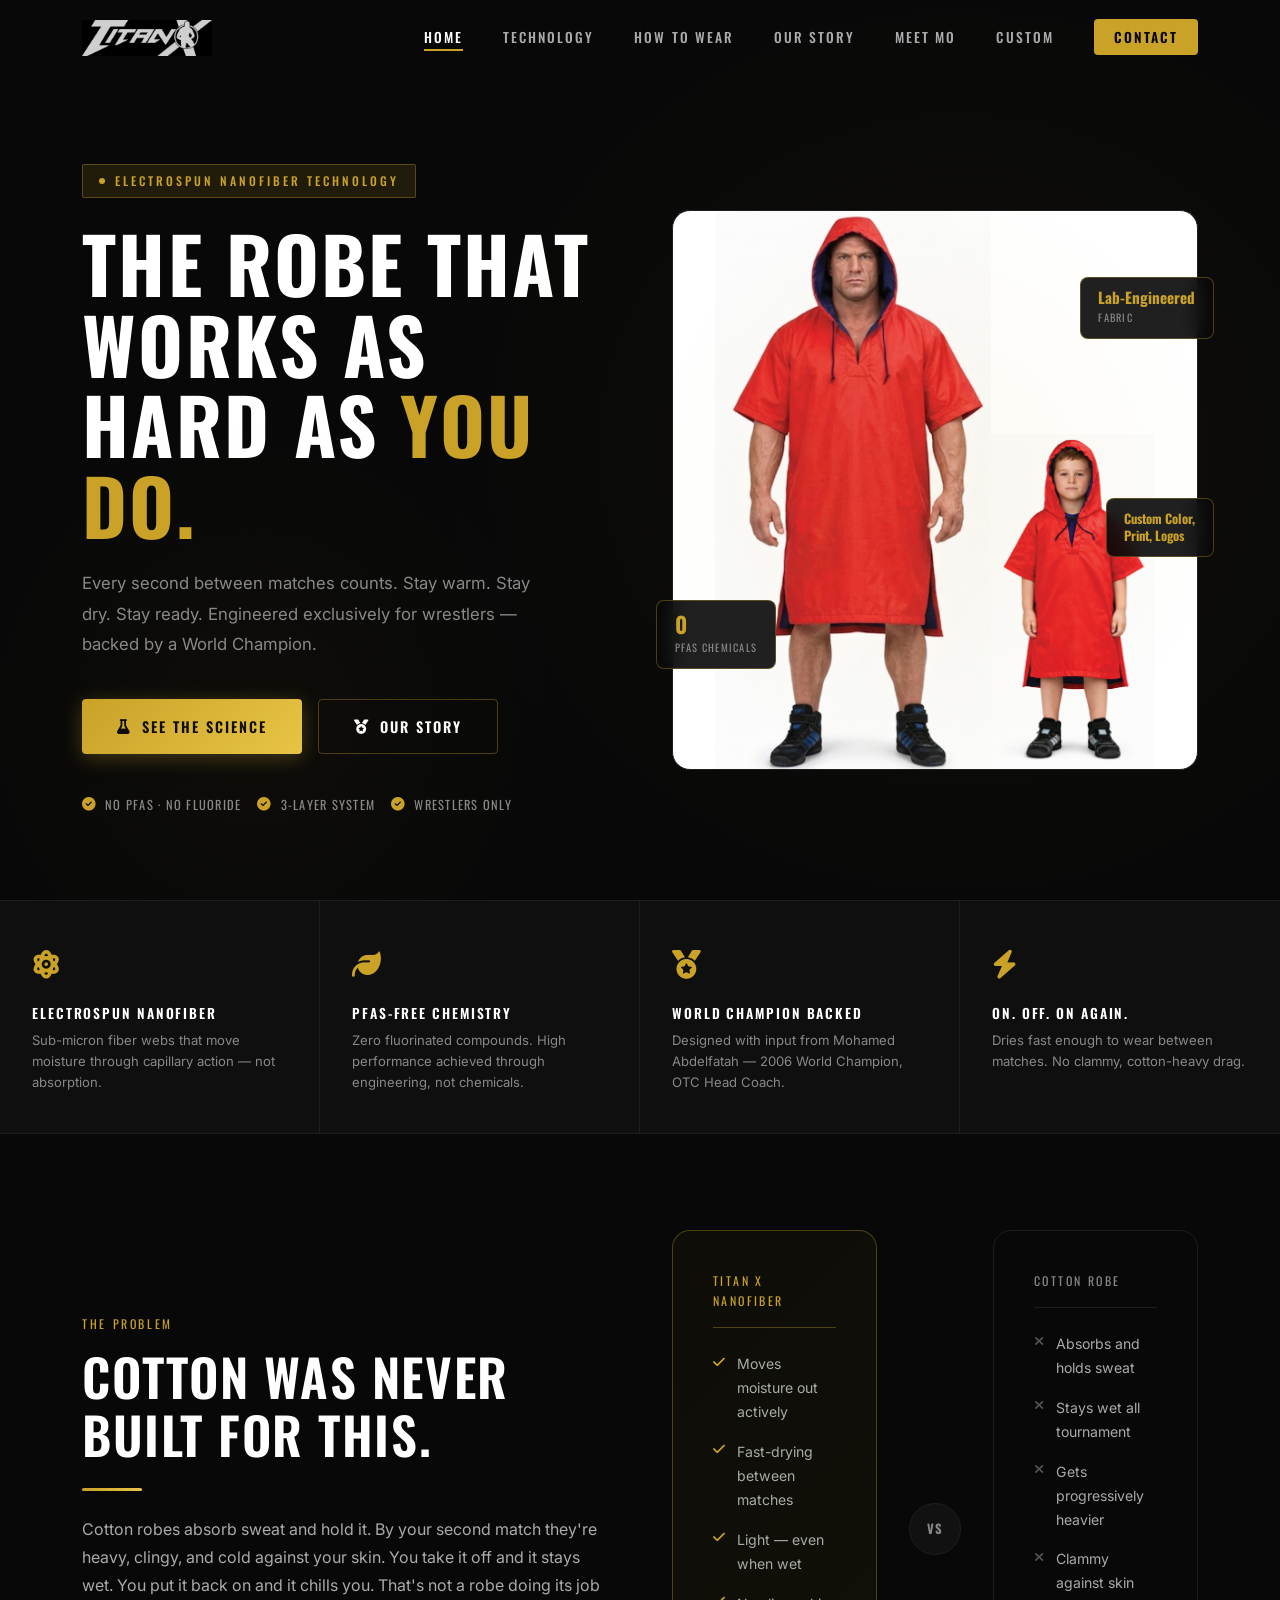
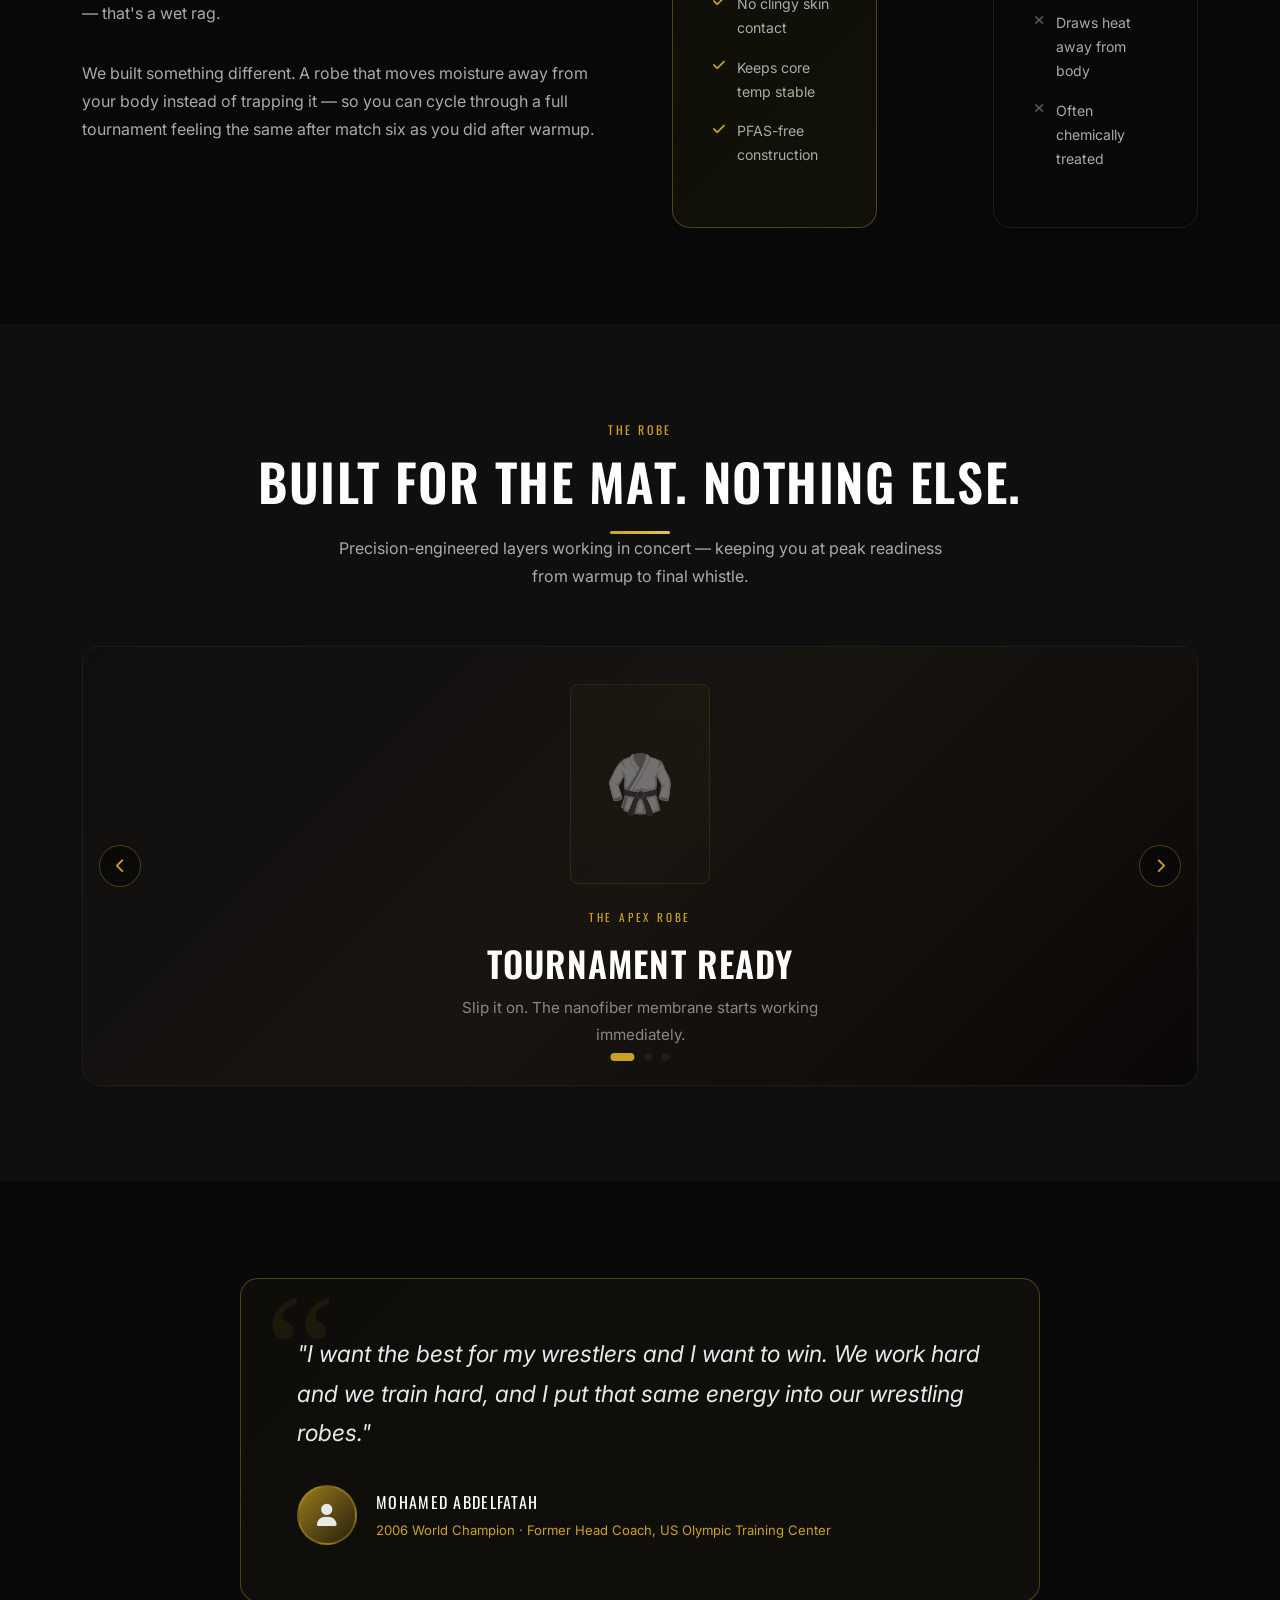
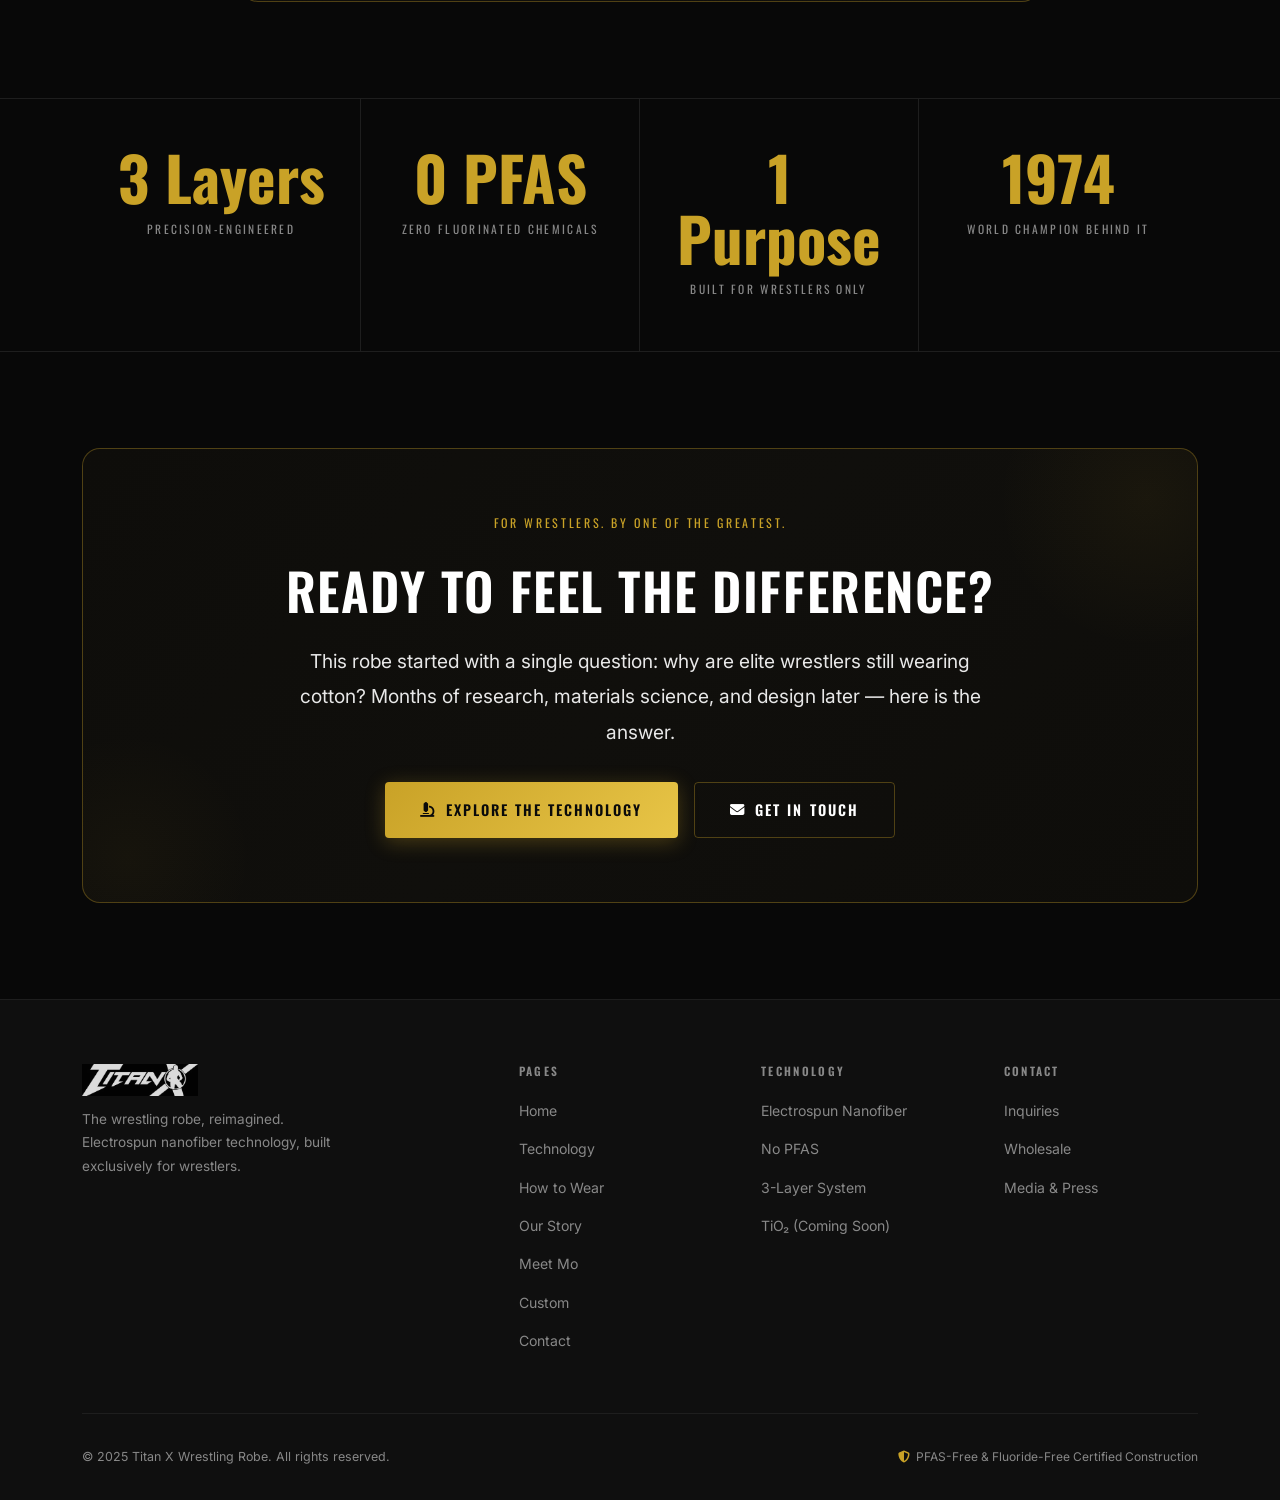
==== commit 94edae0e: "Fix mobile horizontal overflow — no side-scrolling - Add overflow-x: hidden to html element (body-on" ====
--- a/index.html
+++ b/index.html
@@ -132,7 +132,7 @@
         </div>
 
         <div class="reveal-right">
-          <div class="compare-grid" style="grid-template-columns:1fr auto 1fr;">
+          <div class="compare-grid">
             <div class="compare-card compare-apex">
               <div class="compare-title">Titan X Nanofiber</div>
               <div class="compare-row"><i class="fas fa-check"></i> Moves moisture out actively</div>
--- a/css/styles.css
+++ b/css/styles.css
@@ -32,7 +32,7 @@
 
 /* ── Reset ── */
 *, *::before, *::after { box-sizing: border-box; margin: 0; padding: 0; }
-html { scroll-behavior: smooth; }
+html { scroll-behavior: smooth; overflow-x: hidden; }
 body {
   background: var(--bg);
   color: var(--off-white);
@@ -1400,11 +1400,19 @@
   .team-grid { grid-template-columns: 1fr; }
   .contact-grid { grid-template-columns: 1fr; }
   .care-grid { grid-template-columns: repeat(2, 1fr); }
-  .compare-grid { grid-template-columns: 1fr; }
+  .compare-grid { grid-template-columns: 1fr !important; }
   .compare-vs { display: none; }
 }
 
 @media (max-width: 768px) {
+  /* Kill any horizontal overflow at root */
+  *, *::before, *::after { max-width: 100%; }
+
+  /* Reveal animations — vertical only on mobile to prevent side-scroll */
+  .reveal-left  { transform: translateY(30px); }
+  .reveal-right { transform: translateY(30px); }
+  .reveal-left.visible, .reveal-right.visible { transform: translateY(0); }
+
   /* Nav */
   .nav-hamburger { display: flex; }
   .nav-links {
@@ -1488,7 +1496,7 @@
   .care-grid { grid-template-columns: 1fr 1fr; }
   .custom-option-grid { grid-template-columns: 1fr; }
   .examples-strip { grid-template-columns: 1fr; }
-  .compare-grid { grid-template-columns: 1fr; }
+  .compare-grid { grid-template-columns: 1fr !important; }
 
   /* Worlds section on mo.html */
   .worlds-grid { grid-template-columns: 1fr; }
